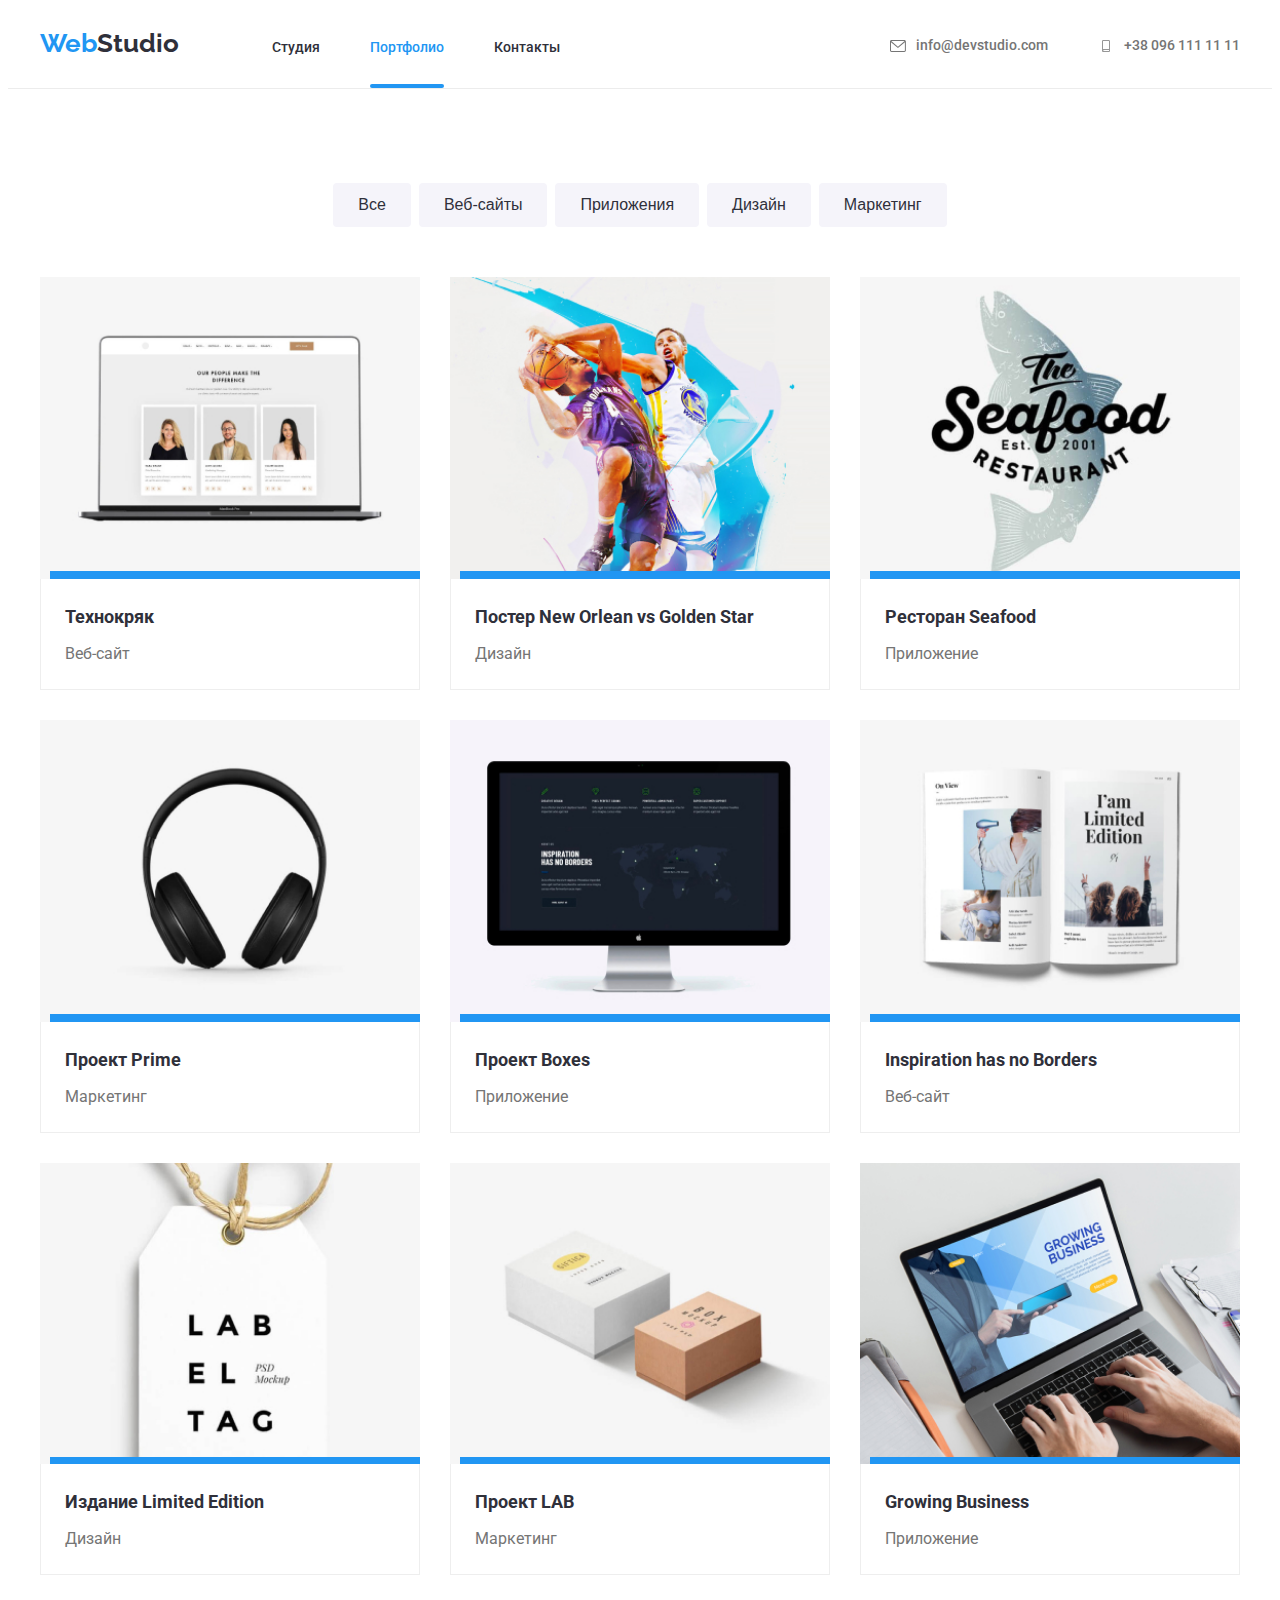
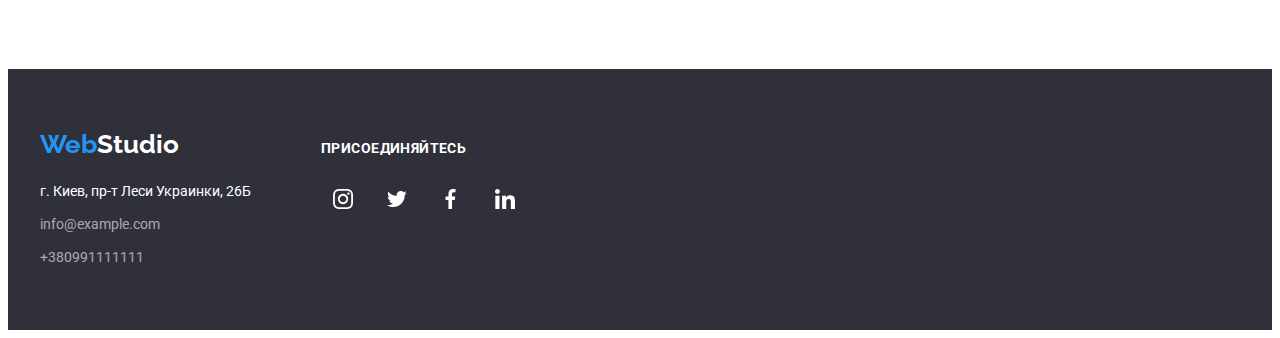
==== portfolio.html @ 444f8bad "h" ====
<!DOCTYPE html>
<html lang="en">

<head>
    <meta charset="UTF-8">
    <meta http-equiv="X-UA-Compatible" content="IE=edge">
    <meta name="viewport" content="width=device-width, initial-scale=1.0">
    <link rel="preconnect" href="https://fonts.googleapis.com">
    <link rel="preconnect" href="https://fonts.googleapis.com">
    <link rel="preconnect" href="https://fonts.gstatic.com" crossorigin>

    <link
        href="https://fonts.googleapis.com/css2?family=Raleway:wght@700&family=Roboto:wght@400;500;700;900&display=swap"
        rel="stylesheet">
    <title>Document</title>
    <link rel="stylesheet" href="https://cdnjs.cloudflare.com/ajax/libs/modern-normalize/1.1.0/modern-normalize.min.css"
        integrity="sha512-wpPYUAdjBVSE4KJnH1VR1HeZfpl1ub8YT/NKx4PuQ5NmX2tKuGu6U/JRp5y+Y8XG2tV+wKQpNHVUX03MfMFn9Q=="
        crossorigin="anonymous" referrerpolicy="no-referrer" />
    <link rel="stylesheet" href="./css/style.css">
</head>

<body>
    <header class="first-header">
        <div class="container glavniy-v-menu z">
            <a href="">
                <p class="logotip"><span class="logo">Web</span><span class="studio1">Studio</span></p>
            </a>


            <nav class="otstyp-v-hedere-ot-logo">
                <ul class="menu list">
                    <li class="vmestea"> <a class="studias " href="./index.html">Студия</a> </li>
                    <li class="vmestea"> <a class="portfolio second-page" href="./portfolio.html">Портфолио </a></li>
                    <li class="vmestea"> <a class="kontakt" href="">Контакты</a></li>
                </ul>
            </nav>
            <ul class="silki  j list">
                <li class="vmeste "> <a class="pochta " href="mailto:info@devstudio.com"><svg class="convert" width="16"
                            height="12">
                            <use href="img/symbol-defs.svg#icon-header-logo-a"></use>
                        </svg>info@devstudio.com</a> </li>
                <li class="vmeste "> <a class="nomer " href="tel:+380961111111"><svg class="tel" width="16" height="12">
                            <use href="img/symbol-defs.svg#icon-header-logo-b"></use>
                        </svg>+38 096 111 11 11</a> </li>
            </ul>
        </div>
    </header>

    <main>
        <section class="section">


            <div class="container fz">
                <ul class="knopka for-otstyp list">
                    <li class="knopki-portfolio"> <button class="name" type="button">Все</button></li>
                    <li class="knopki-portfolio"> <button class="name" type="button">Веб-сайты</button></li>
                    <li class="knopki-portfolio"> <button class="name" type="button">Приложения</button></li>
                    <li class="knopki-portfolio"> <button class="name" type="button">Дизайн</button></li>
                    <li class="knopki-portfolio"> <button class="name" type="button">Маркетинг</button></li>

                </ul>

                <ul class="nahi-roboti list">
                    <li class="ophaya-tabl">
                        <a class="class-silki-na-kart-prob" href="">
                            <div class="kard"> 
                              <div class="overflo"><img src="img/a.jpg" alt="kartinka" width="370" />   <div class="containerstextom"><p class="textnaportfolionakartochki">Технокряк это современная площадка распространения коронавируса. Компании используют эту платформу для цифрового шпионажа и атак на защищённые сервера конкурентов.</p></div></div>  
                             
                                <div class="pr">
                                    <h2 class="pd">Технокряк</h2>
                                    <p class="ps">Веб-сайт</p>
                                </div>
                            </div>
                        </a>


                    </li>
                    <li class="ophaya-tabl">
                        <a class="class-silki-na-kart-prob" href=""> <div class="kard"> 
                            <div class="overflo"> <img src="img/b.jpg" alt="kartinka" width="370" /> <div class="containerstextom"><p class="textnaportfolionakartochki">Технокряк это современная площадка распространения коронавируса. Компании используют эту платформу для цифрового шпионажа и атак на защищённые сервера конкурентов.</p></div></div>
                            <div class="pr">
                                <h2 class="pd">Постер New Orlean vs Golden Star</h2>
                                <p class="ps">Дизайн</p>
                            </div>
                        </div>
                        </a>


                    </li>
                    <li class="ophaya-tabl">
                        <a class="class-silki-na-kart-prob" href=""><div class="kard"><div class="overflo"><img src="img/c.jpg" alt="kartinka" width="370" /> <div class="containerstextom"><p class="textnaportfolionakartochki">Технокряк это современная площадка распространения коронавируса. Компании используют эту платформу для цифрового шпионажа и атак на защищённые сервера конкурентов.</p></div></div>
                            
                            <div class="pr">
                                <h2 class="pd">Ресторан Seafood</h2>
                                <p class="ps">Приложение</p>
                            </div>
                        </div>
                        </a>
                    </li>
                    <li class="ophaya-tabl">
                        <a class="class-silki-na-kart-prob" href=""><div class="kard"> <div class="overflo"> <img src="img/d.jpg" alt="kartinka" width="370" /> <div class="containerstextom"><p class="textnaportfolionakartochki">Технокряк это современная площадка распространения коронавируса. Компании используют эту платформу для цифрового шпионажа и атак на защищённые сервера конкурентов.</p></div></div>
                            <div class="pr">
                                <h2 class="pd">Проект Prime</h2>
                                <p class="ps">Маркетинг</p>
                            </div>
                        </div>
                        </a>

                    </li>
                    <li class="ophaya-tabl">
                        <a class="class-silki-na-kart-prob" href=""> <div class="kard"> <div class="overflo"><img src="img/f.jpg" alt="kartinka" width="370" /> <div class="containerstextom"><p class="textnaportfolionakartochki">Технокряк это современная площадка распространения коронавируса. Компании используют эту платформу для цифрового шпионажа и атак на защищённые сервера конкурентов.</p></div></div> 
                            <div class="pr">
                                <h2 class="pd">Проект Boxes</h2>
                                <p class="ps">Приложение</p>
                            </div>
                            </div>
                        </a>

                    </li>
                    <li class="ophaya-tabl">
                        <a class="class-silki-na-kart-prob" href=""> <div class="kard"><div class="overflo"><img src="img/g.jpg" alt="kartinka" width="370" /> <div class="containerstextom"><p class="textnaportfolionakartochki">Технокряк это современная площадка распространения коронавируса. Компании используют эту платформу для цифрового шпионажа и атак на защищённые сервера конкурентов.</p></div></div>
                            <div class="pr">
                                <h2 class="pd">Inspiration has no Borders</h2>
                                <p class="ps">Веб-сайт</p>
                            </div>
                        </div> 
                        </a>
                    </li>
                    <li class="ophaya-tabl">
                        <a class="class-silki-na-kart-prob" href="">  <div class="kard"><div class="overflo"> <img src="img/h.jpg" alt="kartinka" width="370" /> <div class="containerstextom"><p class="textnaportfolionakartochki">Технокряк это современная площадка распространения коронавируса. Компании используют эту платформу для цифрового шпионажа и атак на защищённые сервера конкурентов.</p></div></div>
                            <div class="pr">
                                <h2 class="pd">Издание Limited Edition</h2>
                                <p class="ps">Дизайн</p>
                            </div>
                        </div>
                        </a>

                    </li>
                    <li class="ophaya-tabl">
                        <a class="class-silki-na-kart-prob" href=""> <div class="kard"><div class="overflo"> <img src="img/i.jpg" alt="kartinka" width="370" /> <div class="containerstextom"><p class="textnaportfolionakartochki">Технокряк это современная площадка распространения коронавируса. Компании используют эту платформу для цифрового шпионажа и атак на защищённые сервера конкурентов.</p></div></div>
                            <div class="pr">
                                <h2 class="pd">Проект LAB</h2>
                                <p class="ps">Маркетинг</p>
                            </div>
                        </div>
                        </a>

                    </li>
                    <li class="ophaya-tabl">
                        <a class="class-silki-na-kart-prob" href=""> <div class="kard"><div class="overflo"> <img src="img/k.jpg" alt="kartinka" width="370" /> <div class="containerstextom"><p class="textnaportfolionakartochki">Технокряк это современная площадка распространения коронавируса. Компании используют эту платформу для цифрового шпионажа и атак на защищённые сервера конкурентов.</p></div></div>
                            <div class="pr">
                                <h2 class="pd">Growing Business</h2>
                                <p class="ps">Приложение</p>
                            </div>
                        </div>
                        </a>

                    </li>

                </ul>
            </div>

        </section>
    </main>

    <footer class="nogi  ">
        <div class="container nogi-otstypi">
            <div class="rebenok">
                <a class="logotip" href="">
                    <span class="logo">Web</span><span class="st">Studio</span>

                </a>
                <address class="adres">
                    <p>г. Киев, пр-т Леси Украинки, 26Б</p>
                    <ul class=" dannie list">
                        <li class="hfl"> <a class="pochta1" href="mailto:info@devstudio.com">info@example.com</a></li>
                        <li class="nomer-one"> <a class="nomer1" href="tel:+380991111111">+380991111111</a></li>
                    </ul>
                </address>
            </div>
            <div class="rebenok hbh">
                <h3 class="prisoedinis">присоединяйтесь</h3>
                <ul class="list footer-icon">

                    <li class="obertka-footer-icon"> <a class="silki-na-sami-obertka-footer-icon"></a> <svg
                            class="sami-obertka-footer-icon" width="20" height="20">
                            <use href="img/symbol-defs.svg#icon-logo-footer-a"></use>
                        </svg></a></li>
                    <li class="obertka-footer-icon"> <a class="silki-na-sami-obertka-footer-icon"></a> <svg
                            class="sami-obertka-footer-icon" width="20" height="16.25">
                            <use href="img/symbol-defs.svg#icon-logo-footer-b"></use>
                        </svg></a></li>
                    <li class="obertka-footer-icon"> <a class="silki-na-sami-obertka-footer-icon"></a> <svg
                            class="sami-obertka-footer-icon" width="10" height="20">
                            <use href="img/symbol-defs.svg#icon-logo-footer-c"></use>
                        </svg></a></li>
                    <li class="obertka-footer-icon"> <a class="silki-na-sami-obertka-footer-icon"></a> <svg
                            class="sami-obertka-footer-icon" width="20" height="20">
                            <use href="img/symbol-defs.svg#icon-logo-footer-d"></use>
                        </svg></a></li>

                </ul>
            </div>



        </div>


    </footer>


</body>

</html>
---- css/style.css ----
body{
   
    font-family: 'Roboto', sans-serif;
    
}
a {
    text-decoration: none;
}

:root {
    --color-a:#2196F3 ;
    --color-b: #757575;
    --color-c:#2F303A ;
    --color-d:#FFFFFF ;
    --colo-ir:#2dce50 ;
    --color-f:#8178b9 ;
    --color-g:#E5E5E5 ;
    --color-k: #F5F4FA;
    --color-l:  rgba(255, 255, 255, 0.6);
    --color-m:#188CE8;
}

h1,h2,h3,h4,h5,h6,ul,a,p,li{
    margin: 0px;
    padding: 0px;
}
img{
    width: 100%;
    display: block;
}



.list{
    list-style: none;
}
.nigniya-nas{
    color: var(--color-b);
}
.nogi{
    background: var(--color-c);
}
.logo{
    color: var(--color-a);
}

.adres{
    color:var(--color-d);
    font-style: normal;   
}
.studio1{
    color: var(--color-c);
}
.dannie list{
    color:var(--color-d);
}
.pochta , .nomer{
 color: var(--color-b);
}



.portfolio :active{
    color:var(--color-a);
}
.vse{
    transition-property: color ;
    transition-duration: 250ms ;
    transition-timing-function: cubic-bezier(0.4, 0, 0.2, 1);

}
.vse :hover{
    color:var(--color-a);
}
.name{
    cursor: pointer;
}

.lfz{
 background: var(--color-k);
}

.nadpis{
    color: var(--color-d);
}
.knopka-hero{
    background:var(--color-a);
    color: var(--color-d);
}
.fon-ludei{
    background: var(--color-d);
}
.pochta{
    transition-property: color ;
    transition-duration: 250ms ;
    transition-timing-function: cubic-bezier(0.4, 0, 0.2, 1);
}
.pochta:hover{
    color:var(--color-a);

}
.nomer{
    transition-property: color ;
    transition-duration: 250ms ;
    transition-timing-function: cubic-bezier(0.4, 0, 0.2, 1);
}
.nomer:hover{
    color:var(--color-a);
}
.pochta3{
    transition-property: color ;
    transition-duration: 250ms ;
    transition-timing-function: cubic-bezier(0.4, 0, 0.2, 1);

}
.pochta3:hover{
    color:var(--color-a);
}
.nomer4{
    transition-property: color ;
    transition-duration: 250ms ;
    transition-timing-function: cubic-bezier(0.4, 0, 0.2, 1);
}
.nomer4:hover{
    color:var(--color-a);
}
.pochta3{
    transition-property: color ;
    transition-duration: 250ms ;
    transition-timing-function: cubic-bezier(0.4, 0, 0.2, 1);
}
.pochta3{
color: var(--color-b);
}
.nomer4{
    color: var(--color-b);
}
.name{
background: var(--color-k);
color: var(--color-c);
}
.name{
    transition-property: color ;
    transition-duration: 250ms ;
    transition-timing-function: cubic-bezier(0.4, 0, 0.2, 1);
    transition-property: background ;
    transition-duration: 250ms ;
    transition-timing-function: cubic-bezier(0.4, 0, 0.2, 1);
}
.name:hover{
background: var(--color-a);
color: var(--color-d);
}

.portfolio{
    color: var(--color-c);
}
.kontakt{
    color: var(--color-c);
}
.st{
    color: var(--color-d);
}
.pochta1{
    color: var(--color-b);
}
.nomer1{
    color: var(--color-b);
}
.name{
    cursor: pointer;
    font-weight: 500;
font-size: 16px;
line-height: 1.62;
}
.podpis{
    font-size: 16px;
line-height: 1.18;
font-weight: normal;
color: var(--color-b);
}
.pd{
    font-size: 18px;
line-height: 2;
font-weight: bold;
color: var(--color-c);
}
.ps{
    font-size: 16px;
line-height: 1.87;
font-weight: normal;
color: var(--color-b)
}
.pochta3{
    font-size: 14px;
    line-height: 1.14;
}
.nomer4{
    font-size: 14px;
line-height: 1.14;
}
.name{
    font-size: 16px;
line-height: 1.62;
}

p{
    font-weight: normal;
font-size: 14px;
line-height: 1.71;
}
.pochta, .nomer{
    font-size: 14px;
}

.nadpis{
    font-size: 44px;
line-height: 1.36;
font-weight: 900;
}
h3{
    font-size: 14px;
line-height: 1.14;



}
.knopka-hero{
    font-weight: bold;
    font-size: 16px;
    line-height: 1.87;
    font-family: inherit ;

    padding: 10px 32px;
}
.text{
    font-size: 14px;
line-height:1.14;
font-weight: normal;
}

h2{
    font-size: 36px;
line-height: 1.16;
font-weight: bold;
}
.g{
    font-size: 36px;
line-height: 1.16;
font-weight: bold;
}
h3{
    font-size: 16px;
line-height: 1.18;
font-weight: 500;

}


.text{
    color: var(--color-b);
}




.logotip{
    font-family: Raleway;
    font-style: normal;
    font-weight: bold;
    font-size: 26px;
    line-height: 1.19;
}

.menu{
    font-weight: 500;
font-size: 14px;
line-height: 1.14;
}
.silki{
    font-weight: 500;
font-size: 14px;
line-height: 1.14;
}
.dannie{
    font-weight: normal;
font-size: 14px;
line-height: 1.71;
}











.studias{
    color: var(--color-c);
}


.studias{
    transition-property: color ;
    transition-duration: 250ms ;
    transition-timing-function: cubic-bezier(0.4, 0, 0.2, 1);
}
.studias:hover,
.studias:focus 
.studias:active
.studias:visited{
    color: var(--color-a);
}

.portfolio{
    transition-property: color ;
    transition-duration: 250ms ;
    transition-timing-function: cubic-bezier(0.4, 0, 0.2, 1);
}
.portfolio:hover,
.portfolio:focus 
.portfolio:active
.portfolio:visited
{
    color:var(--color-a) ;
}
.kontakt{
    transition-property: color ;
    transition-duration: 250ms ;
    transition-timing-function: cubic-bezier(0.4, 0, 0.2, 1);
}
.kontakt:hover,
.kontakt:focus 
.kontakt:active
.kontakt:visited
{
    color: var(--color-a) ;
    
}



.first-page{
    color: var(--color-a);
    position: relative;
}
.second-page{
    color: var(--color-a);
    position: relative;
}
.tretya-page{
    color: var(--color-a);
}
.nomer1 , .pochta1{
    color: var(--color-l);
}
.knopka-hero{
    transition-property: color ;
    transition-duration: 250ms ;
    transition-timing-function: cubic-bezier(0.4, 0, 0.2, 1);
    transition-property: color ;
    transition-duration: 250ms ;
    transition-timing-function: cubic-bezier(0.4, 0, 0.2, 1);
}
.knopka-hero:hover ,
.knopka-hero:focus{
 color: var(--color-d);
 background: var(--color-m) ;
}
.zagalovki ,.nadpis{
    text-transform: uppercase;
}
.pochta1 ,.nomer1{
    font-style: normal;
}
.container{
    width: 1200px;
    margin-left: auto;
   margin-right: auto;
}



.dannie{
    margin-top: 0px;
    margin-bottom: 0px;
    padding-left: 0px;
}
.logotip{
   margin-top: 0px;
   margin-bottom: 0px;;
}
.adres{
    margin-top: 20px;
}
.nogi{
    padding-bottom: 60px;
    padding-top: 60px;
}
.nadpis, .knopka-hero{
    text-align:  center ;
}
.knopka-hero{
    display: inline-block;
}
.fon-ludei{
    width: 270px;
   
   
    
}

.ludi{
    display: flex;
}
.fotki{
    display: flex;
    
}

.primeri-rabot{
   
    width: 370px ;
    height: 294px ;
}
.menu , .silki{
    display: flex;
}
.silki .vmeste + .vmeste{
    margin-left: 50px;
}
.menu .vmestea + .vmestea{
    margin-left: 50px;
}
.logotip{
    margin-right: 93px;
}
.vmestea{
    display: block;
}
.zbros{
    padding-left: 0px;
}
.ludi .fon-ludei + .fon-ludei{
    margin-left: 30px;
}
.fotki .primeri-rabot + .primeri-rabot{
    margin-left: 30px;
}
.fotki{
    padding-left: 0px;
}
.podpis{
    text-align: center;
}

.imia{
    text-align: center;
}
.silki .pochta3 + .nomer4{
    margin-left: 50px;
}
.for-center{
    text-align: center;
}

.name{
    padding: 6px 22px;
    
}


.for-otstyp{
    display: flex;
    padding: 0px;
    justify-content: center;
    margin-top: 0px;
    margin-bottom: 50px;
}


.for-otstyp .knopki-portfolio + .knopki-portfolio{
    margin-left: 8px;
}
.ophaya-tabl{
    width: 370px; ;
   
}

.zagalovki{
    
    margin-bottom: 10px;
    margin-top: 0px;
}

.zbros{
    display: flex;
    margin: 0px;
}
.zbros .perechislenie + .perechislenie{
    margin-left: 30px;
}

.nadpis{
 
   margin-bottom: 40px;
   margin-top: 0px;
}
.fon-ludei{
    box-shadow: 0px 1px 3px rgba(0, 0, 0, 0.12), 0px 1px 1px rgba(0, 0, 0, 0.14), 0px 2px 1px rgba(0, 0, 0, 0.2);
border-radius: 0px 0px 4px 4px;
}

.section{
    padding-top: 94px;
    padding-bottom: 94px;
}

.obnylenie{
    margin-bottom: 50px;
    margin-top: 0px;
}
.twoinone{
    padding-top: 94px;
    padding-bottom: 94px;
}

verhniy-box{
    padding-bottom: 200px;
    padding-top: 200px;
}


.z{
    display: flex;
    align-items: baseline;

}

.j{
padding: 0px;
}

.j{
    margin-left: auto;
}
.logotip{
    margin-right: 0px;
}
.menu{
    padding-left: 0px;
   
}



.container{
    width: 1200px;
    margin-left: auto;
   margin-right: auto;
   padding-left: 15px;
   padding-right: 15px;
  
}

.nahi-roboti{
    padding: 0px;
    display: flex;
    flex-wrap: wrap;
    margin-right: -30px;
    margin-top: -30px;

}
.nahi-roboti  .ophaya-tabl{
flex-basis: calc(100%/3 - 30px) ;
margin-right: 30px;
    margin-top: 30px;
}



.silki{
    padding-left: 0px;
    margin-top: 0px;
    margin-bottom: 0px;
   
  
}
.menu{
    margin-top: 0px;
    margin-bottom: 0px;
    
}

.first-header , .second-header{
    border-bottom: 1px solid #ECECEC;
}
.section{
    margin-top: 94px;
    margin-bottom: 94px;
}



.section{
    margin: 0px;
}
.obrez{
    padding-top: 0px;
}
.zagalovki-otstyp{
    margin: 0px;
}
.as{
    margin: 0px;
}




.bgcolor-hero{
    background: var(--color-c);
    padding-top: 200px;
    padding-bottom: 200px;
    text-align: center;
}
.pr{
    border: 1px solid #EEEEEE;
    border-top: 0;
    padding-top: 20px;
    padding-bottom: 20px;
    padding-right: 24px;
    padding-left: 24px;

}
.opisanie-ludey{
    padding-top: 30px;
    padding-bottom:30px ;
    padding-left: 32px;
    padding-right: 32px;
}
.imia{
    margin-bottom: 10px;
}
.pd{
    margin-bottom: 4px;
}
.nomer-one{
    margin-top: 9px;
}

.otstyp-v-hedere-ot-logo{
    margin-left: 93px;
}
.studias ,.portfolio ,.kontakt{
    padding-top: 32px;
    padding-bottom: 32px;
    display: block;
}
.nadpis{
   
    text-align: center;
}
.perechislenie{
    width: 270px;
}
.hfl{
    margin-top: 9px;
}
.class-silki-na-kart-prob{
    transition-property: box-shadow  ;
    transition-duration: 250ms ;
    transition-timing-function: cubic-bezier(0.4, 0, 0.2, 1);
}
.class-silki-na-kart-prob:hover{
    box-shadow: 0px 1px 1px rgba(0, 0, 0, 0.12), 0px 4px 4px rgba(0, 0, 0, 0.06), 1px 4px 6px rgba(0, 0, 0, 0.16);
}

.stilizasia-texta{
    font-weight: 700;
    size: 36px;
    line-height: 1.17;
}





.silki-na-soseti-tovarishei{
    width: 44px;
}

   

border: 1px solid #AFB1B8;
box-sizing: border-box;
border-radius: 4px;
}


.otstyp-botton-ot-icon{
    text-align: center;
    margin-bottom: 50px;
}
.iconki-main-top{
    display: flex;
    margin: 0px;
    padding: 0px;
}
.obertka-iconki-main-top{
    background: #F5F4FA;
    border-radius: 4px;
}
.iconki-main-top .obertka-iconki-main-top + .obertka-iconki-main-top{
    margin-left: 30px;
}
.iconki-main-top{
    margin-bottom: 30px;
}

.sami-iconki-main-top{
    height: 70px;
}

.obertka-iconki-main-top{
    width: 270px;
    height: 120px;

}
.otstyp-nadpis{
    margin-bottom: 50px;
}

.obertka-footer-icon{
    width: 44px;
    height: 44px;
    border-radius: 50%;
    

}
.footer-icon .obertka-footer-icon + .obertka-footer-icon{
    margin-left: 10px;
    
}

.footer-icon{
    display: flex;
    margin-top: 20px;
}
.sami-obertka-footer-icon{
   
    width: 20px;
    height: 20px;
}
.otstypi-kryjkov{
    display: flex;
}
.soseti-ludey{
    display: flex
}
.soseti-ludey-obolochka{
    width: 44px;
    height: 44px;
    border-radius: 50%;
    
}

.soseti-ludey .soseti-ludey-obolochka + .soseti-ludey-obolochka{
    margin-left: 10px;
}
.sami-foto-soseti-ludey{
    background-position: center;
}
.obertka-iconki-main-top{
    display: flex;
    justify-content: center;
    align-items: center;
}
.soseti-ludey-obolochka{
    display: flex;
    justify-content: center;
    align-items: center;
}
.soseti-ludey{
    margin-top: 16px;
}
/*.icon-main-bottom{
    
}*/

.razmer-logotipa{
    fill: #AFB1B8;
}


.obertka-footer-icon{
    display: flex;
    justify-content: center;
   align-items: center;

}
.nogi-otstypi{
    display: flex;
   
}
.nogi-otstypi  .rebenok + .rebenok{
    margin-left: 70px;
}
.otstyp-botton-ot-icon{
    text-align: center;
    margin-bottom: 50px;
}
.convert{
    margin-right: 10px;
    fill:  #757575;
}
.convert{
    transition-property: fill ;
    transition-duration: 250ms ;
    transition-timing-function: cubic-bezier(0.4, 0, 0.2, 1);
}

.pochta:hover .convert , .pochta:focus .convert{
    fill: var(--color-a);
    
}
.nomer:hover .tel{
    fill: var(--color-a);
    transition: width 250ms cubic-bezier(0.4, 0, 0.2, 1) ;
}
.obertka-footer-icon{
    transition-property: background ;
    transition-duration: 250ms ;
    transition-timing-function: cubic-bezier(0.4, 0, 0.2, 1);
}
.obertka-footer-icon:hover , .obertka-footer-icon:focus{
    background-color: #2196F3;
    
}
.sami-foto-soseti-ludey{
    color:#AFB1B8 ;
}
.soseti-ludey-obolochka{
    transition-property: background ;
    transition-duration: 250ms ;
    transition-timing-function: cubic-bezier(0.4, 0, 0.2, 1);
}
.soseti-ludey-obolochka:hover , .soseti-ludey-obolochka:focus{
    background: var(--color-a);
}
.sami-foto-soseti-ludey{
    color: #FFFFFF;
}



.dlia-rozdeleniya-klientov .icon-main-bottom + .icon-main-bottom{
    margin-left: 30px;
}


.sami-foto-soseti-ludey{
    fill: #AFB1B8;
}
.sami-foto-soseti-ludey{
    transition-property: fill ;
    transition-duration: 250ms ;
    transition-timing-function: cubic-bezier(0.4, 0, 0.2, 1);
}
.sami-foto-soseti-ludey{
    transition-property: fill ;
    transition-duration: 250ms ;
    transition-timing-function: cubic-bezier(0.4, 0, 0.2, 1);
}
.sami-foto-soseti-ludey:hover{
    fill: var(--color-d) ;
}




.bgcolor-hero{
    background-image:  linear-gradient(  to right , rgba(47, 48, 58, 0.4) ,  rgba(47, 48, 58, 0.4)) , url(../img/Img.jpg) ; 
    max-width: 1600px ;
  
}

.tel{
    fill:   #757575;
}

.pochta{
    display: flex;
    align-items: center;
}
.nomer{
    display: flex;
    align-items: center;
}

.tel{
    margin-right: 10px;
}



.zagalovki{
    font-weight: 700;
size: 14px;
line-height: 1.17;
}
.obertka-iconki-main-top{
    margin-bottom: 30px;
}
.soseti-ludey-silki{
    width: 100%;
    height: 100%;
}

.sami-foto-soseti-ludey{
    display: flex;
    justify-content: center;
    align-items: center;
}
.silka-na-brend{
    width: 170px;
    height: 92px;
}

.stili-in-footer{
    font-weight: 700;
    size: 14px;
    line-height: 1.17;
    color: var(--color-d) ; 
    align-items: baseline;
}
.hbh{
    align-items: baseline;
}
.name{
    transition-property: color ;
    transition-duration: 250ms ;
    transition-timing-function: cubic-bezier(0.4, 0, 0.2, 1);
}
.name:hover{  color: var(--color-a) ;
    color: #FFFFFF;}
.name:focus {  color: var(--color-a) ;
    color: #FFFFFF;}
.name:active{  color: var(--color-a) ;
    color: #FFFFFF;}
.name:visited{  color: var(--color-a) ;
    color: #FFFFFF;}
.soseti-ludey-silki{
    display: flex;
    justify-content: center;
    align-items: center;
}
.soseti-ludey-silki:hover .sami-foto-soseti-ludey{
    fill: var(--color-d) ;
}

.name:hover{
    box-shadow: 0px 3px 1px rgba(0, 0, 0, 0.1), 0px 1px 2px rgba(0, 0, 0, 0.08), 0px 2px 2px rgba(0, 0, 0, 0.12);

}
.stili-in-footer{
    font-weight: 700;
    size: 14px ;
    line-height: 16,41px;
}
.soseti-ludey-silki:hover{
    fill: #FFFFFF;
}
.prisoedinis{
    font-weight: bold;
    
    letter-spacing: 0.03em;
    text-transform: uppercase;
    color: #FFFFFF;
    font-size: 14px;
    line-height: 1.14;
}
.nogi-otstypi{
    align-items: baseline;
}
.name:focus{
    box-shadow: 0px 3px 1px rgba(0, 0, 0, 0.1), 0px 1px 2px rgba(0, 0, 0, 0.08), 0px 2px 2px rgba(0, 0, 0, 0.12);
}

.class-silki-na-kart-prob:hover .kard{
    box-shadow: 0px 1px 1px rgba(0, 0, 0, 0.12), 0px 4px 4px rgba(0, 0, 0, 0.06), 1px 4px 6px rgba(0, 0, 0, 0.16);
}




.class-silki-na-kart-prob:focus{
    box-shadow: 0px 3px 1px rgba(0, 0, 0, 0.1), 0px 1px 2px rgba(0, 0, 0, 0.08), 0px 2px 2px rgba(0, 0, 0, 0.12);}
.class-silki-na-kart-prob:focus .kard{
    box-shadow: 0px 1px 1px rgba(0, 0, 0, 0.12), 0px 4px 4px rgba(0, 0, 0, 0.06), 1px 4px 6px rgba(0, 0, 0, 0.16);

}
.knopki-portfolio{
    border-radius: 4px;
}
.bgcolor-hero{
    margin-left: auto;
    margin-right: auto;
}

.name{
    border-radius: 4px ;
    border: solid transparent;
}

.icon-main-bottom{
    border: 1px solid #AFB1B8;
    box-sizing: border-box;
    border-radius: 4px;
    width: 170px ;
    height:  92px;
     display: flex;
        justify-content: center;
        align-items: center; 
        cursor: pointer;
}


.icon-main-bottom:hover{
    border: 1px solid var(--color-a);
    border-radius: 4px;
}
.razmer-logotipa{
    transition-property: fill ;
    transition-duration: 250ms ;
    transition-timing-function: cubic-bezier(0.4, 0, 0.2, 1);
}
.icon-main-bottom:hover .razmer-logotipa{
    fill: var(--color-a) ;
}
.silka-na-brend{
    display: flex;
    justify-content: center;
    align-items: center; 
}
.seriy-bg{
    width: 100%;
    height: 70px;
    background: rgba(47, 48, 58, 0.8);
    position: absolute;
    bottom: 0;
}
.foto-and-text{
    position: relative;
}
.text-pod-foto{
    font-weight: bold;
font-size: 14px;
line-height: 16px;
color:  var(--color-d);
text-transform: uppercase;
text-align: center;
justify-content: center;
display: flex;

}

.backdrop{
    position: fixed;
    background: rgba(0, 0, 0, 0.2);
    right: 0;
    top: 0;
    width: 100%;
    height: 100%;
}
.modal{
    width: 528px ;
    height: 581px;
    background:  var(--color-d) ;
    position: absolute;
   top: 50%;
  
   left: 50%;
   transform: translate(-50%, -50%);
   box-shadow: 0px 1px 3px rgba(0, 0, 0, 0.12), 0px 1px 1px rgba(0, 0, 0, 0.14), 0px 2px 1px rgba(0, 0, 0, 0.2);
border-radius: 4px;

    
}
.backdrop.is-hidden{
    opacity: 0;
    pointer-events: none;
}

.zakrit{
    padding: 0;
    margin: 0;
    border: none;
}

.zakrit{
    width: 30px;
    height: 30px;
    border-radius: 50%;
    border:  1px solid rgba(0, 0, 0, 0.1);
    position: absolute;
    right: 8px;
   top: 8px;
}
.zakrit{
    background-color: var(--color-d)  ;
}
.first-page::after{
    position: absolute;
    content: "";
    display: block;
    width: 100%;
    height: 4px;
    background: #2196F3;
border-radius: 2px;
bottom: 0;
right: 0;
}

.second-page::after{
    position: absolute;
    content: "";
    display: block;
    width: 100%;
    height: 4px;
    background: #2196F3;
border-radius: 2px;
bottom: 0;
right: 0;
}
.seriy-bg{
    display: flex;
    align-items: center;
    justify-content: center;
}
.containerstextom{
    background: var(--color-a)  ;
}
.textnaportfolionakartochki{
    color: var(--color-d) ;
    font-weight: normal;
font-size: 18px;
line-height: 28px;
}
.textnaportfolionakartochki{
    width: 322px;
    height: 168px ;
    letter-spacing: 0.03em;
}
.containerstextom{
    width:370px ;
    height: 294px;
    display: flex;
    align-items: center;
    justify-content: center;
     position: absolute;
    top: 0;
    right: 0;
    
}

.kard{
    position: relative;
}
.containerstextom::before{
    transform: translate(100%);
}
.knopka-zakritia{
    fill: #000000;
    
}
.containerstextom{
    transform: translateY(100%);
    transition: transform 250ms cubic-bezier(0.4, 0, 0.2, 1) ;
}
.class-silki-na-kart-prob:hover .containerstextom{
    transform: translate(0%);
}

.overflo{
    position: relative;
    overflow: hidden;
}
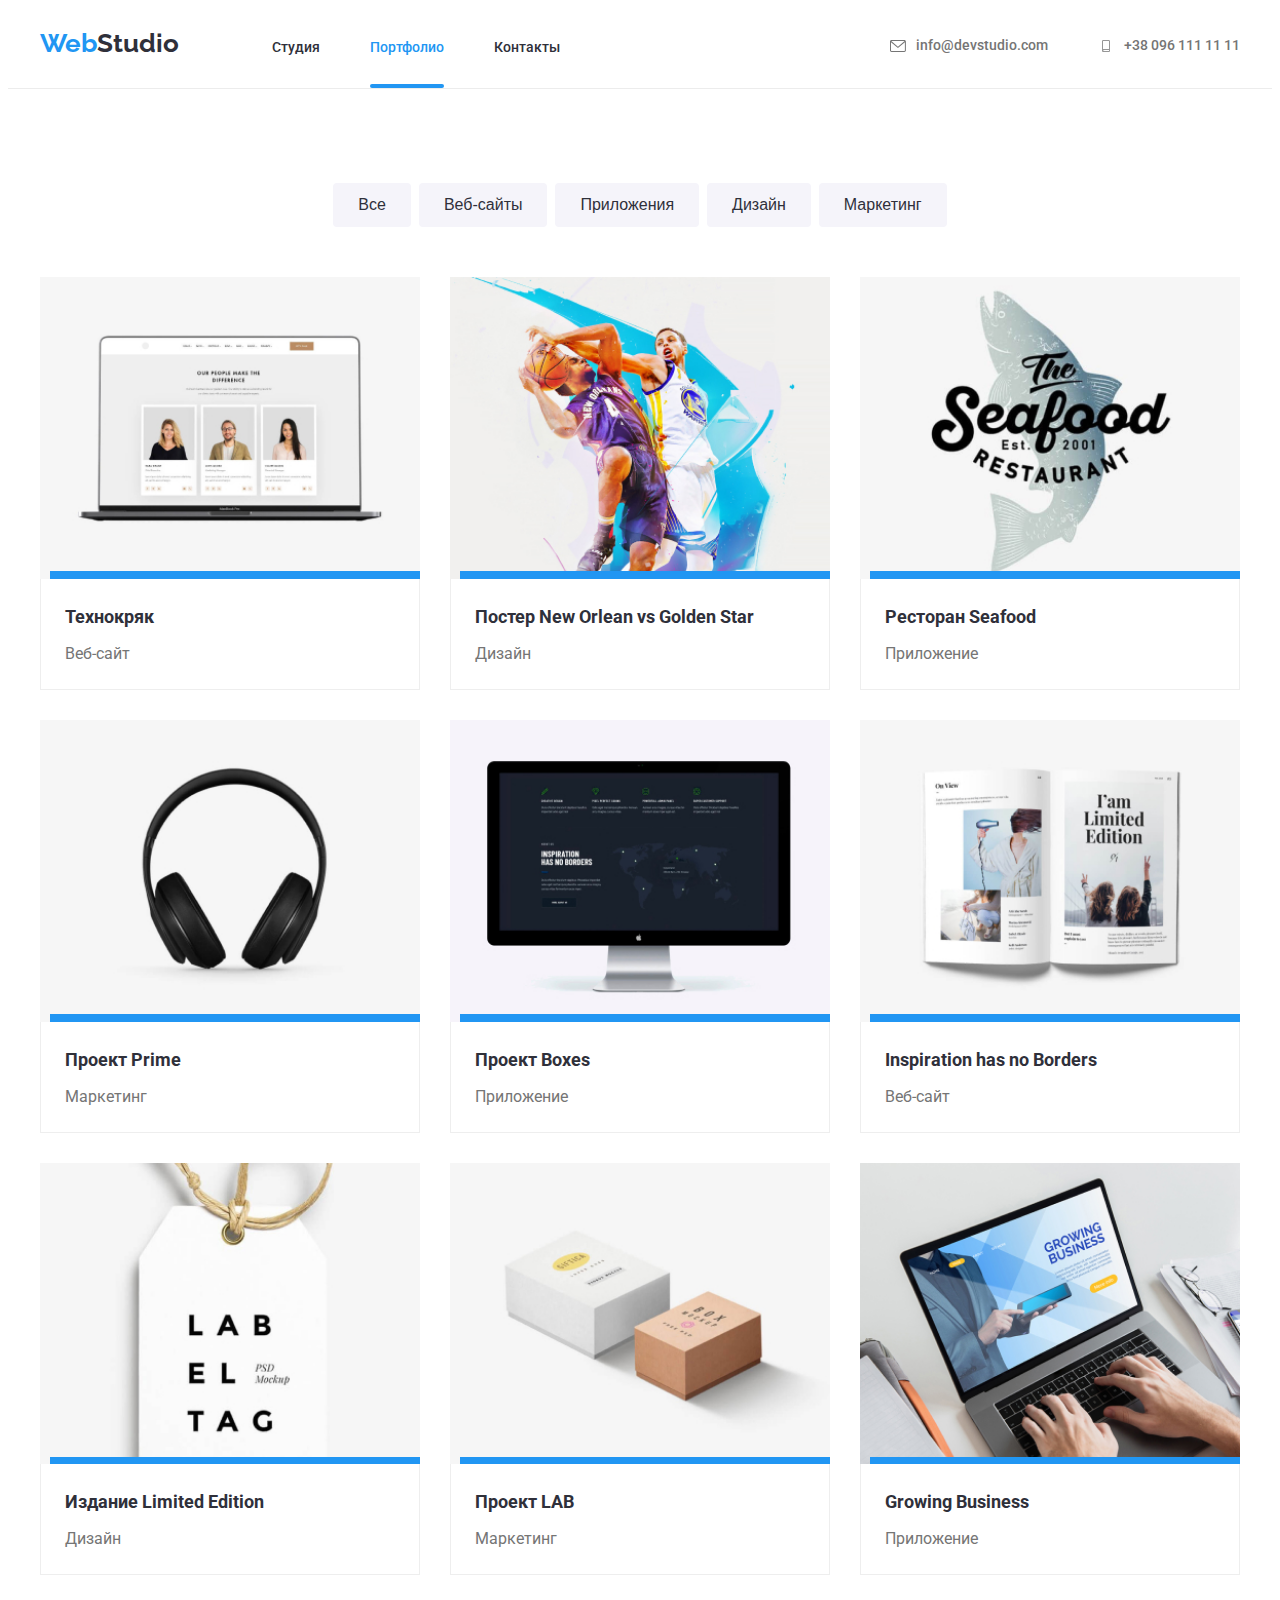
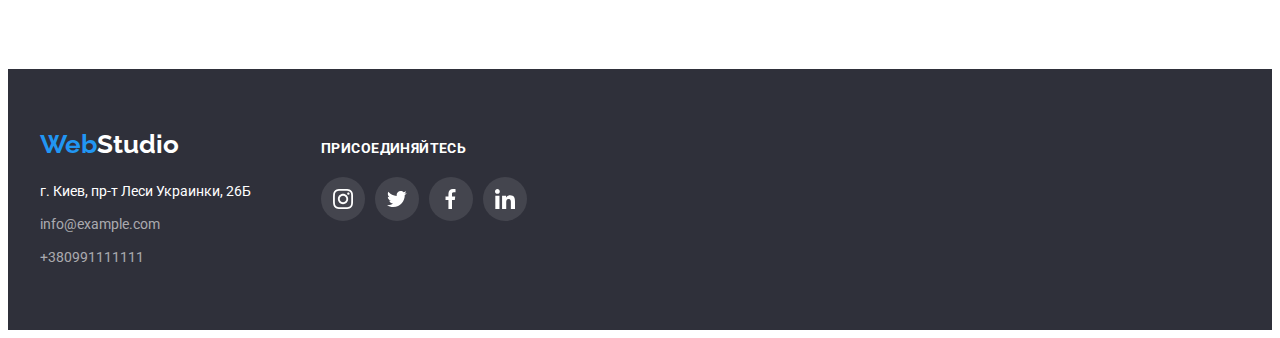
==== commit 7b14456a: "knjnjn" ====
--- a/portfolio.html
+++ b/portfolio.html
@@ -182,22 +182,15 @@
                 <h3 class="prisoedinis">присоединяйтесь</h3>
                 <ul class="list footer-icon">
 
-                    <li class="obertka-footer-icon"> <a class="silki-na-sami-obertka-footer-icon"></a> <svg
-                            class="sami-obertka-footer-icon" width="20" height="20">
-                            <use href="img/symbol-defs.svg#icon-logo-footer-a"></use>
-                        </svg></a></li>
-                    <li class="obertka-footer-icon"> <a class="silki-na-sami-obertka-footer-icon"></a> <svg
-                            class="sami-obertka-footer-icon" width="20" height="16.25">
-                            <use href="img/symbol-defs.svg#icon-logo-footer-b"></use>
-                        </svg></a></li>
-                    <li class="obertka-footer-icon"> <a class="silki-na-sami-obertka-footer-icon"></a> <svg
-                            class="sami-obertka-footer-icon" width="10" height="20">
-                            <use href="img/symbol-defs.svg#icon-logo-footer-c"></use>
-                        </svg></a></li>
-                    <li class="obertka-footer-icon"> <a class="silki-na-sami-obertka-footer-icon"></a> <svg
-                            class="sami-obertka-footer-icon" width="20" height="20">
-                            <use href="img/symbol-defs.svg#icon-logo-footer-d"></use>
-                        </svg></a></li>
+                    <li class="obertka-footer-icon">   <a class="silki-na-sami-obertka-footer-icon"> <svg class="sami-obertka-footer-icon"  width="20"
+                        height="20"><use href="img/symbol-defs.svg#icon-logo-footer-a" ></use></svg></a></li>
+                    <li class="obertka-footer-icon">   <a class="silki-na-sami-obertka-footer-icon"> <svg class="sami-obertka-footer-icon"  width="20"
+                        height="16.25"><use href="img/symbol-defs.svg#icon-logo-footer-b" ></use></svg></a></li>
+                    <li class="obertka-footer-icon">   <a class="silki-na-sami-obertka-footer-icon"> <svg class="sami-obertka-footer-icon"  width="10"
+                        height="20"><use href="img/symbol-defs.svg#icon-logo-footer-c" ></use></svg></a></li>
+                    <li class="obertka-footer-icon">   <a class="silki-na-sami-obertka-footer-icon"> <svg class="sami-obertka-footer-icon"  width="20"
+                        height="20"><use href="img/symbol-defs.svg#icon-logo-footer-d" ></use></svg></a></li>
+                
 
                 </ul>
             </div>
--- a/css/style.css
+++ b/css/style.css
@@ -1017,9 +1017,9 @@
 }
 
 .icon-main-bottom{
-    border: 1px solid #AFB1B8;
+   /* border: 1px solid #AFB1B8;
     box-sizing: border-box;
-    border-radius: 4px;
+    border-radius: 4px;*/
     width: 170px ;
     height:  92px;
      display: flex;
@@ -1027,9 +1027,17 @@
         align-items: center; 
         cursor: pointer;
 }
-
-
-.icon-main-bottom:hover{
+.silka-na-brend{
+    transition-property: border ;
+    transition-duration: 250ms ;
+    transition-timing-function: cubic-bezier(0.4, 0, 0.2, 1);
+    border: 1px solid #AFB1B8;
+    box-sizing: border-box;
+    border-radius: 4px;
+}
+
+
+.silka-na-brend:hover{
     border: 1px solid var(--color-a);
     border-radius: 4px;
 }
@@ -1038,6 +1046,7 @@
     transition-duration: 250ms ;
     transition-timing-function: cubic-bezier(0.4, 0, 0.2, 1);
 }
+
 .icon-main-bottom:hover .razmer-logotipa{
     fill: var(--color-a) ;
 }
@@ -1087,6 +1096,7 @@
    transform: translate(-50%, -50%);
    box-shadow: 0px 1px 3px rgba(0, 0, 0, 0.12), 0px 1px 1px rgba(0, 0, 0, 0.14), 0px 2px 1px rgba(0, 0, 0, 0.2);
 border-radius: 4px;
+transition: transform 250ms cubic-bezier(0.4, 0, 0.2, 1); 
 
     
 }
@@ -1189,692 +1199,710 @@
     position: relative;
     overflow: hidden;
 }
-
-
-
-
-
-
-
-
-
-
-
-
-
-
-
-
-
-
-
-
-
-
-
-
-
-
-
-
-
-
-
-
-
-
-
-
-
-
-
-
-
-
-
-
-
-
-
-
-
-
-
-
-
-
-
-
-
-
-
-
-
-
-
-
-
-
-
-
-
-
-
-
-
-
-
-
-
-
-
-
-
-
-
-
-
-
-
-
-
-
-
-
-
-
-
-
-
-
-
-
-
-
-
-
-
-
-
-
-
-
-
-
-
-
-
-
-
-
-
-
-
-
-
-
-
-
-
-
-
-
-
-
-
-
-
-
-
-
-
-
-
-
-
-
-
-
-
-
-
-
-
-
-
-
-
-
-
-
-
-
-
-
-
-
-
-
-
-
-
-
-
-
-
-
-
-
-
-
-
-
-
-
-
-
-
-
-
-
-
-
-
-
-
-
-
-
-
-
-
-
-
-
-
-
-
-
-
-
-
-
-
-
-
-
-
-
-
-
-
-
-
-
-
-
-
-
-
-
-
-
-
-
-
-
-
-
-
-
-
-
-
-
-
-
-
-
-
-
-
-
-
-
-
-
-
-
-
-
-
-
-
-
-
-
-
-
-
-
-
-
-
-
-
-
-
-
-
-
-
-
-
-
-
-
-
-
-
-
-
-
-
-
-
-
-
-
-
-
-
-
-
-
-
-
-
-
-
-
-
-
-
-
-
-
-
-
-
-
-
-
-
-
-
-
-
-
-
-
-
-
-
-
-
-
-
-
-
-
-
-
-
-
-
-
-
-
-
-
-
-
-
-
-
-
-
-
-
-
-
-
-
-
-
-
-
-
-
-
-
-
-
-
-
-
-
-
-
-
-
-
-
-
-
-
-
-
-
-
-
-
-
-
-
-
-
-
-
-
-
-
-
-
-
-
-
-
-
-
-
-
-
-
-
-
-
-
-
-
-
-
-
-
-
-
-
-
-
-
-
-
-
-
-
-
-
-
-
-
-
-
-
-
-
-
-
-
-
-
-
-
-
-
-
-
-
-
-
-
-
-
-
-
-
-
-
-
-
-
-
-
-
-
-
-
-
-
-
-
-
-
-
-
-
-
-
-
-
-
-
-
-
-
-
-
-
-
-
-
-
-
-
-
-
-
-
-
-
-
-
-
-
-
-
-
-
-
-
-
-
-
-
-
-
-
-
-
-
-
-
-
-
-
-
-
-
-
-
-
-
-
-
-
-
-
-
-
-
-
-
-
-
-
-
-
-
-
-
-
-
-
-
-
-
-
-
-
-
-
-
-
-
-
-
-
-
-
-
-
-
-
-
-
-
-
-
-
-
-
-
-
-
-
-
-
-
-
-
-
-
-
-
-
-
-
-
-
-
-
-
-
-
-
-
-
-
-
-
-
-
-
-
-
-
-
-
-
-
-
-
-
-
-
-
-
-
-
-
-
-
-
-
-
-
-
-
-
-
-
-
-
-
-
-
-
-
-
-
-
-
-
-
-
-
-
-
-
-
-
-
-
-
-
-
-
-
-
-
-
-
-
-
-
-
-
-
-
-
-
-
+.silki-na-sami-obertka-footer-icon{
+    width:  44px;
+    height: 44px;
+    border-radius: 50%;
+    background: rgba(255, 255, 255, 0.1);
+}
+.silki-na-sami-obertka-footer-icon{
+    display: flex;
+    justify-content: center;
+    align-items: center;
+}
+
+.name{
+    transition-property: background;
+    transition-duration: 250ms;
+    transition-timing-function: cubic-bezier(0.4, 0, 0.2, 1);
+}
+.backdrop{
+    transition: opacity 250ms cubic-bezier(0.4, 0, 0.2, 1) ;
+
+}
+
+
+
+
+
+
+
+
+
+
+
+
+
+
+
+
+
+
+
+
+
+
+
+
+
+
+
+
+
+
+
+
+
+
+
+
+
+
+
+
+
+
+
+
+
+
+
+
+
+
+
+
+
+
+
+
+
+
+
+
+
+
+
+
+
+
+
+
+
+
+
+
+
+
+
+
+
+
+
+
+
+
+
+
+
+
+
+
+
+
+
+
+
+
+
+
+
+
+
+
+
+
+
+
+
+
+
+
+
+
+
+
+
+
+
+
+
+
+
+
+
+
+
+
+
+
+
+
+
+
+
+
+
+
+
+
+
+
+
+
+
+
+
+
+
+
+
+
+
+
+
+
+
+
+
+
+
+
+
+
+
+
+
+
+
+
+
+
+
+
+
+
+
+
+
+
+
+
+
+
+
+
+
+
+
+
+
+
+
+
+
+
+
+
+
+
+
+
+
+
+
+
+
+
+
+
+
+
+
+
+
+
+
+
+
+
+
+
+
+
+
+
+
+
+
+
+
+
+
+
+
+
+
+
+
+
+
+
+
+
+
+
+
+
+
+
+
+
+
+
+
+
+
+
+
+
+
+
+
+
+
+
+
+
+
+
+
+
+
+
+
+
+
+
+
+
+
+
+
+
+
+
+
+
+
+
+
+
+
+
+
+
+
+
+
+
+
+
+
+
+
+
+
+
+
+
+
+
+
+
+
+
+
+
+
+
+
+
+
+
+
+
+
+
+
+
+
+
+
+
+
+
+
+
+
+
+
+
+
+
+
+
+
+
+
+
+
+
+
+
+
+
+
+
+
+
+
+
+
+
+
+
+
+
+
+
+
+
+
+
+
+
+
+
+
+
+
+
+
+
+
+
+
+
+
+
+
+
+
+
+
+
+
+
+
+
+
+
+
+
+
+
+
+
+
+
+
+
+
+
+
+
+
+
+
+
+
+
+
+
+
+
+
+
+
+
+
+
+
+
+
+
+
+
+
+
+
+
+
+
+
+
+
+
+
+
+
+
+
+
+
+
+
+
+
+
+
+
+
+
+
+
+
+
+
+
+
+
+
+
+
+
+
+
+
+
+
+
+
+
+
+
+
+
+
+
+
+
+
+
+
+
+
+
+
+
+
+
+
+
+
+
+
+
+
+
+
+
+
+
+
+
+
+
+
+
+
+
+
+
+
+
+
+
+
+
+
+
+
+
+
+
+
+
+
+
+
+
+
+
+
+
+
+
+
+
+
+
+
+
+
+
+
+
+
+
+
+
+
+
+
+
+
+
+
+
+
+
+
+
+
+
+
+
+
+
+
+
+
+
+
+
+
+
+
+
+
+
+
+
+
+
+
+
+
+
+
+
+
+
+
+
+
+
+
+
+
+
+
+
+
+
+
+
+
+
+
+
+
+
+
+
+
+
+
+
+
+
+
+
+
+
+
+
+
+
+
+
+
+
+
+
+
+
+
+
+
+
+
+
+
+
+
+
+
+
+
+
+
+
+
+
+
+
+
+
+
+
+
+
+
+
+
+
+
+
+
+
+
+
+
+
+
+
+
+
